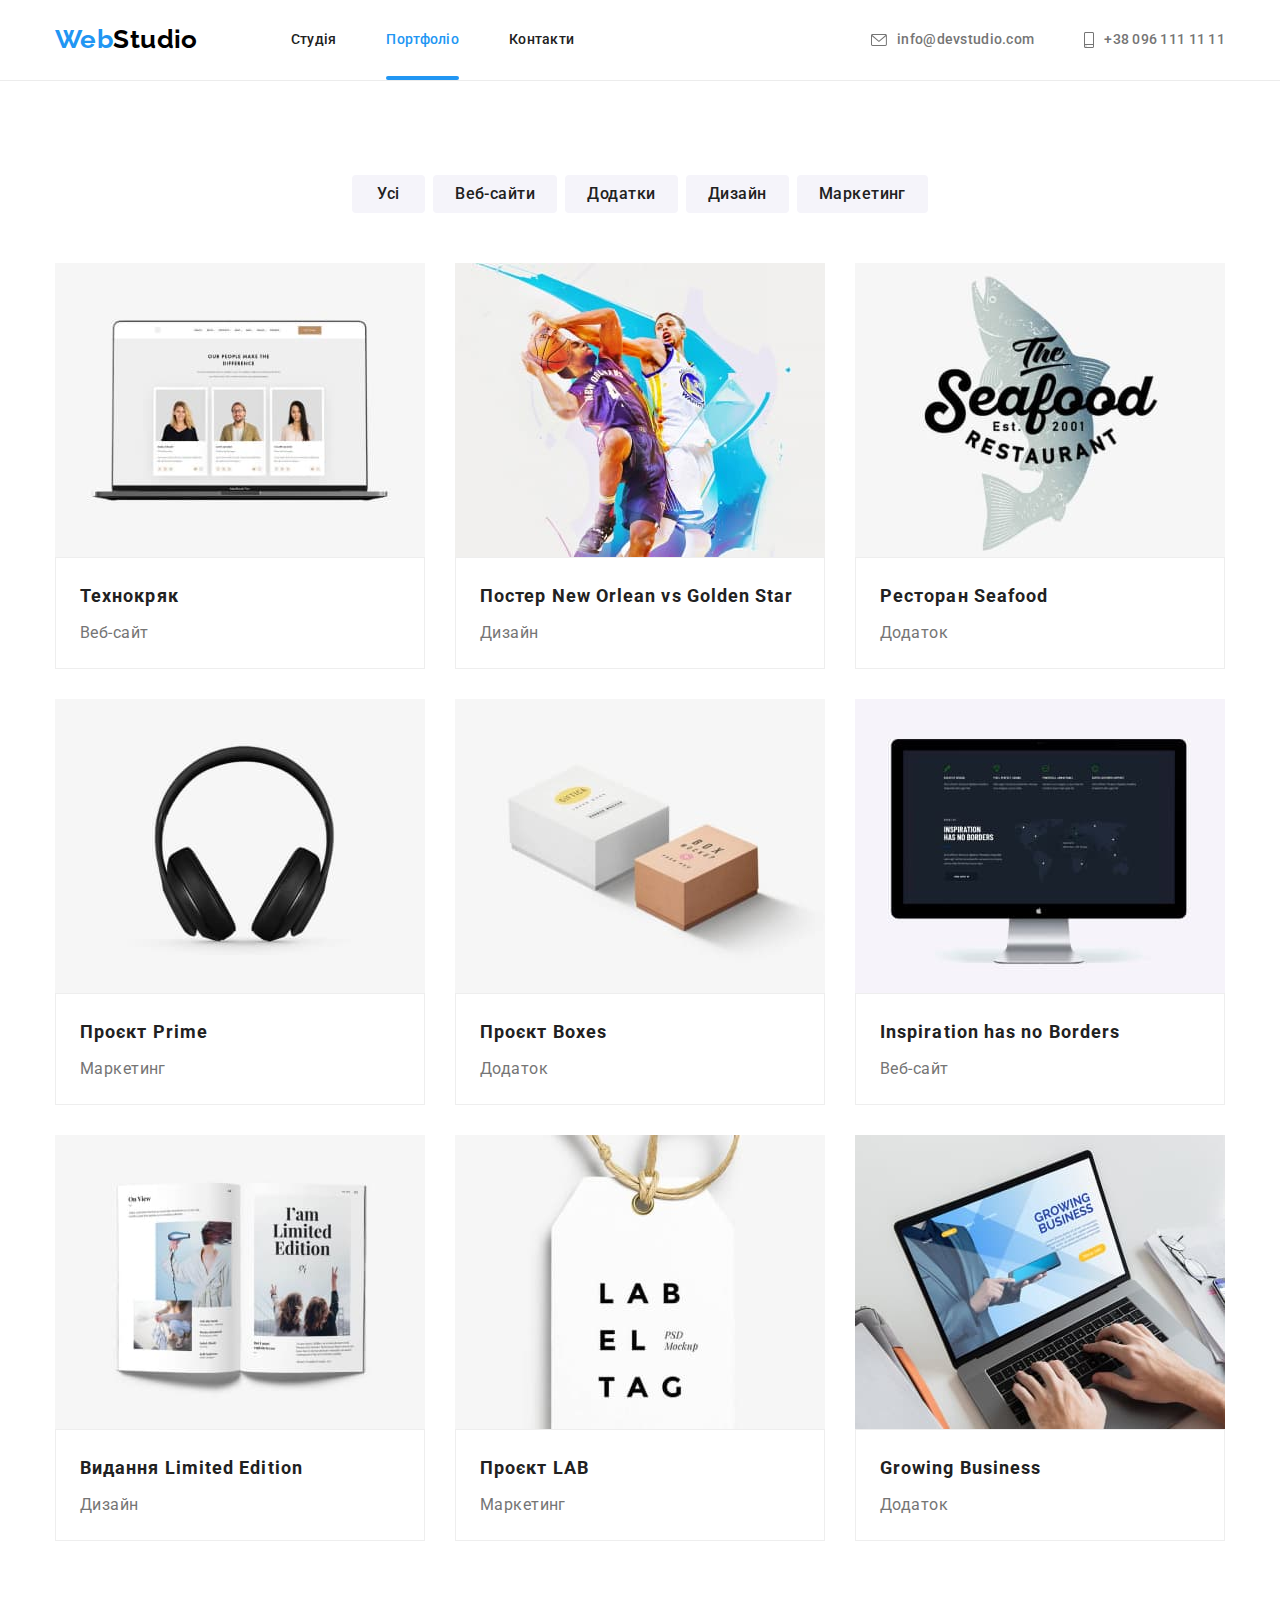
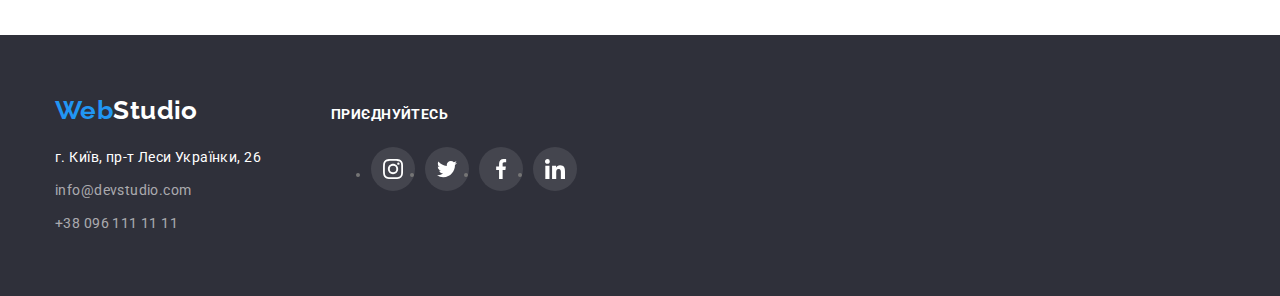
==== portfolio.html @ 1174eaee "Homework5" ====
<!DOCTYPE html>
<html lang="uk">
  <head>
    <meta charset="UTF-8" />
    <meta http-equiv="X-UA-Compatible" content="IE=edge" />
    <meta name="viewport" content="width=device-width, initial-scale=1.0" />
    <title>Document</title>
    <link
      href="https://fonts.googleapis.com/css2?family=Raleway:wght@700&family=Roboto:wght@400;500;700;900&display=swap"
      rel="stylesheet"
    />
    <link
      rel="stylesheet"
      href="https://cdnjs.cloudflare.com/ajax/libs/modern-normalize/1.1.0/modern-normalize.min.css
"
    />
    <link rel="stylesheet" href="./css/styles.css" />
  </head>
  <body>
    <!-- Верхня лінія -->
    <header class="page-header">
      <!-- Меню nav -->
      <div class="container main-block">
        <nav class="main-nav">
          <a href="./index.html" class="logo"
            ><span class="logo-web">Web</span>Studio</a
          >
          <ul class="site-nav list">
            <li class="item"><a href="./index.html" class="link">Студія</a></li>
            <li class="item">
              <a href="./portfolio.html" class="link current">Портфоліо</a>
            </li>
            <li class="item"><a href="#" class="link">Контакти</a></li>
          </ul>
        </nav>
        <ul class="contact-list list">
          <li class="item">
            <a href="mailto:info@devstudio.com" class="contact"
              ><svg class="item-mail" width="16" height="12">
                <use href="./images/icons.svg#icon-envelope"></use>
              </svg>
              info@devstudio.com</a
            >
          </li>
          <li class="item">
            <a href="tel:380961111111" class="contact"
              ><svg class="item-tel" width="10" height="16">
                <use href="./images/icons.svg#icon-smartphone"></use></svg
              >+38 096 111 11 11</a
            >
          </li>
        </ul>
      </div>
    </header>
    <main>
      <section class="section">
        <div class="container portfolio">
          <h1 class="visually-hidden">Services</h1>
          <ul class="list portfolio">
            <li class="item">
              <button type="button" class="button-secondary different">
                Усі
              </button>
            </li>
            <li class="item">
              <button type="button" class="button-secondary">Веб-сайти</button>
            </li>
            <li class="item">
              <button type="button" class="button-secondary">Додатки</button>
            </li>
            <li class="item">
              <button type="button" class="button-secondary">Дизайн</button>
            </li>
            <li class="item">
              <button type="button" class="button-secondary">Маркетинг</button>
            </li>
          </ul>
          <ul class="list model">
            <li class="item">
              <a href="" class="product-link">
                <div class="card-product">
                  <img
                    class="view"
                    src="./images/img2-1.jpg"
                    alt="Веб-сайт з трема людьми на екрані"
                    width="370"
                  />
                  <p class="card-product-text">
                    Ресурс пропонує комплексні пропозиції з різним рівнем
                    функціоналу та сервісів. Все це дозволить відвідувачу
                    отримати вичерпні відомості про компанію чи приватну особу.
                  </p>
                </div>
                <div class="border">
                  <h2 class="product">Технокряк</h2>
                  <p class="product-type">Веб-сайт</p>
                </div>
              </a>
            </li>

            <li class="item">
              <a href="" class="product-link">
                <div class="card-product">
                  <img
                    class="view"
                    src="./images/img2-2.jpg"
                    alt="Постер з двома баскетболістами"
                    width="370"
                  />
                  <p class="card-product-text">
                    Ресурс пропонує комплексні пропозиції з різним рівнем
                    функціоналу та сервісів. Все це дозволить відвідувачу
                    отримати вичерпні відомості про компанію чи приватну особу.
                  </p>
                </div>

                <div class="border">
                  <h2 class="product">Постер New Orlean vs Golden Star</h2>
                  <p class="product-type">Дизайн</p>
                </div>
              </a>
            </li>
            <li class="item">
              <a href="" class="product-link">
                <div class="card-product">
                  <img
                    class="view"
                    src="./images/img2-3.jpg"
                    alt="Постер додатку з рибой для рибного ресторану"
                    width="370"
                  />
                  <p class="card-product-text">
                    Ресурс пропонує комплексні пропозиції з різним рівнем
                    функціоналу та сервісів. Все це дозволить відвідувачу
                    отримати вичерпні відомості про компанію чи приватну особу.
                  </p>
                </div>
                <div class="border">
                  <h2 class="product">Ресторан Seafood</h2>
                  <p class="product-type">Додаток</p>
                </div>
              </a>
            </li>
            <li class="item">
              <a href="" class="product-link">
                <div class="card-product">
                  <img
                    class="view"
                    src="./images/img2-4.jpg"
                    alt="Чорні навушники"
                    width="370"
                  />
                  <p class="card-product-text">
                    Ресурс пропонує комплексні пропозиції з різним рівнем
                    функціоналу та сервісів. Все це дозволить відвідувачу
                    отримати вичерпні відомості про компанію чи приватну особу.
                  </p>
                </div>
                <div class="border">
                  <h2 class="product">Проєкт Prime</h2>
                  <p class="product-type">Маркетинг</p>
                </div>
              </a>
            </li>
            <li class="item">
              <a href="" class="product-link">
                <div class="card-product">
                  <img
                    class="view"
                    src="./images/img2-5.jpg"
                    alt="Дві коробочки"
                    width="370"
                  />
                  <p class="card-product-text">
                    Ресурс пропонує комплексні пропозиції з різним рівнем
                    функціоналу та сервісів. Все це дозволить відвідувачу
                    отримати вичерпні відомості про компанію чи приватну особу.
                  </p>
                </div>
                <div class="border">
                  <h2 class="product">Проєкт Boxes</h2>
                  <p class="product-type">Додаток</p>
                </div>
              </a>
            </li>
            <li class="item">
              <a href="" class="product-link">
                <div class="card-product">
                  <img
                    class="view"
                    src="./images/img2-6.jpg"
                    alt="Веб-сайт з картою світу"
                    width="370"
                  />
                  <p class="card-product-text">
                    Ресурс пропонує комплексні пропозиції з різним рівнем
                    функціоналу та сервісів. Все це дозволить відвідувачу
                    отримати вичерпні відомості про компанію чи приватну особу.
                  </p>
                </div>
                <div class="border">
                  <h2 class="product">Inspiration has no Borders</h2>
                  <p class="product-type">Веб-сайт</p>
                </div>
              </a>
            </li>
            <li class="item">
              <a href="" class="product-link">
                <div class="card-product">
                  <img
                    class="view"
                    src="./images/img2-7.jpg"
                    alt="Журнал з фотокартками жінок"
                    width="370"
                  />
                  <p class="card-product-text">
                    Ресурс пропонує комплексні пропозиції з різним рівнем
                    функціоналу та сервісів. Все це дозволить відвідувачу
                    отримати вичерпні відомості про компанію чи приватну особу.
                  </p>
                </div>
                <div class="border">
                  <h2 class="product">Видання Limited Edition</h2>
                  <p class="product-type">Дизайн</p>
                </div>
              </a>
            </li>
            <li class="item">
              <a href="" class="product-link">
                <div class="card-product">
                  <img
                    class="view"
                    src="./images/img2-8.jpg"
                    alt="Бірка для магазину"
                    width="370"
                  />
                  <p class="card-product-text">
                    Ресурс пропонує комплексні пропозиції з різним рівнем
                    функціоналу та сервісів. Все це дозволить відвідувачу
                    отримати вичерпні відомості про компанію чи приватну особу.
                  </p>
                </div>

                <div class="border">
                  <h2 class="product">Проєкт LAB</h2>
                  <p class="product-type">Маркетинг</p>
                </div>
              </a>
            </li>
            <li class="item">
              <a href="" class="product-link">
                <div class="card-product">
                  <img
                    class="view"
                    src="./images/img2-9.jpg"
                    alt="Чоловічі руки натискають на клавіші ноутбуку"
                    width="370"
                  />
                  <p class="card-product-text">
                    Ресурс пропонує комплексні пропозиції з різним рівнем
                    функціоналу та сервісів. Все це дозволить відвідувачу
                    отримати вичерпні відомості про компанію чи приватну особу.
                  </p>
                </div>
                <div class="border">
                  <h2 class="product">Growing Business</h2>
                  <p class="product-type">Додаток</p>
                </div>
              </a>
            </li>
          </ul>
        </div>
      </section>
    </main>
    <!-- Підвал -->
    <footer class="bottom">
      <div class="container">
        <div>
          <a href="./index.html" class="logo-bottom"
            ><span class="logo-web">Web</span>Studio</a
          >
          <address class="footer-address">
            <ul class="list">
              <li>
                <a
                  href="https://goo.gl/maps/CPtrU1FHBa2aNyZL9"
                  target="_blank"
                  rel="noopener noreferrer nofollow"
                  class="location"
                  >г. Київ, пр-т Леси Українки, 26</a
                >
              </li>
              <li>
                <a href="mailto:info@devstudio.com" class="communication"
                  >info@devstudio.com</a
                >
              </li>
              <li>
                <a href="tel:380961111111" class="communication"
                  >+38 096 111 11 11</a
                >
              </li>
            </ul>
          </address>
        </div>
        <div class="social-footer">
          <h2 class="social-footer-name">Приєднуйтесь</h2>
          <ul class="social-footer-list">
            <li class="social">
              <a class="social-footer-link" href="#"
                ><svg class="social-footer-icon" width="20" height="20">
                  <use href="./images/icons.svg#icon-instagram"></use>
                </svg>
              </a>
            </li>
            <li class="social">
              <a class="social-footer-link" href="#"
                ><svg class="social-footer-icon" width="20" height="20">
                  <use href="./images/icons.svg#icon-twitter"></use>
                </svg>
              </a>
            </li>
            <li class="social">
              <a class="social-footer-link" href="#"
                ><svg class="social-footer-icon" width="20" height="20">
                  <use href="./images/icons.svg#icon-facebook"></use>
                </svg>
              </a>
            </li>
            <li class="social">
              <a class="social-footer-link" href="#"
                ><svg class="social-footer-icon" width="20" height="20">
                  <use href="./images/icons.svg#icon-linkedin"></use>
                </svg>
              </a>
            </li>
          </ul>
        </div>
      </div>
    </footer>
  </body>
</html>
---- css/styles.css ----
:root {
    --primary-text-color: #212121;
    --title-text-color: #757575;
    --accent-color: #2196f3;
    --contrast-color: #ffffff;
    --grey-bg-color: #2F303A;

}

body {
    color: var(--title-text-color);
    font-family: Roboto, sans-serif;
    font-size: 14px;
    line-height: 1.71;
    letter-spacing: 0.03em;
}

.section {
padding-top: 94px;
padding-bottom: 94px;
}

.page-header {
    border-bottom-width: 1px;
    border-bottom-color: #ececec;
    border-bottom-style: solid;
    max-width: 1600px;
    background-position: center;
    margin: auto;

}

 .container {
     width: 1200px;
     padding-right: 15px;
     padding-left: 15px;
     margin-left: auto;
     margin-right: auto;
     align-items: center;
 }

.main-block {
    display: flex;
    align-items: center;
}

.logo {
    color: #000000;
    text-decoration: none;
    font-family: Raleway, cursive;
    font-weight: 700;
    font-size: 26px;
    line-height: 1.2;
 }

.logo-web {
    color: var(--accent-color);
    text-decoration: none;
    font-family: Raleway, cursive;
    font-weight: 700;
    font-size: 26px;
    line-height: 1.2;
}

 .list {
    list-style: none;
    margin-top: 0;
    margin-bottom: 0;
    padding-left: 0;
 }

 /*  Site nav */

.site-nav {
    padding-left: 0;
}

.site-nav.list {
    margin-left: 93px;
}

.site-nav .link {
    color: var(--primary-text-color);
    text-decoration: none;
    font-weight: 500;
    line-height: 1.14;
    letter-spacing: 0.02em;
    padding: 32px 0;
    display: block;

    transition-property: color;
    transition-duration: 250ms;
    transition-timing-function: cubic-bezier(0.4, 0, 0.2, 1);
 }

.site-nav {
    display: flex;    
 }

.site-nav .item {
    margin-right: 50px;
    display: flex;

 }

.site-nav .item:last-child {
    margin-right: 0;
 }

.current {
    position: relative;
}

.current::after {
    content: '';
    position: absolute;
    bottom: 0;

    height: 4px;
    width: 100%;
    background-color: var(--accent-color);
    border-radius: 2px;
} 

 .site-nav .link:hover, 
 .site-nav .link:focus {
     color: var(--accent-color);
 }

 .site-nav .link.current {
     color: var(--accent-color);
     display: flex;
 }


.main-nav {
    display: flex;
    align-items: center;
}


.contact-list {
    display: flex;
    margin-left: auto;
    gap: 50px;
}

.contact {
    color: var(--title-text-color);
    text-decoration: none;
    font-weight: 500;
    font-size: 14px;
    line-height: 1.14;
    letter-spacing: 0.02em;
    padding-top: 32px;
    padding-bottom: 32px;
    display: flex;

    transition-property: color;
    transition-duration: 250ms;
    transition-timing-function: cubic-bezier(0.4, 0, 0.2, 1);
}


.item-mail,
.item-tel {
    fill: currentColor;
    margin-right: 10px;
 align-self: center;
}

.contact.list .item + .item {
    margin-left: 50px;
}

.contact:hover,
.contact:focus {
    color: var(--accent-color);
}

/* Hero */
.hero {
    max-width: 1600px;
    background-color: #C4C4C4;
    text-align: center;
    padding: 200px 0;
    background-image: linear-gradient(to top left, rgba(47, 48, 58, 0.4), rgba(47, 48, 58, 0.4)), url(../images/img-fon.jpg);
    background-repeat: no-repeat;
    background-position: center;
    margin: auto;
}

 .hero-title {
    margin-top: 0;
    margin-bottom: 30px;
    color: var(--contrast-color);
    font-weight: 900;
    font-size: 44px;
    line-height: 1.36;
    letter-spacing: 0.06em;
    text-transform: uppercase;
}

 /* Section */

 .section-title {
    color: var(--primary-text-color);
    font-weight: 700;
    font-size: 36px;
    line-height: 1.16;
    text-align: center;
    letter-spacing: 0.03em;
    list-style: none;
    margin-top: 0;
    margin-bottom: 50px;
 }

 /* Features */

 .feature-list.list{
    display: flex;
 }

 .feature-list.list .item + .item {
     margin-left: 30px;
 }

 .feature-list .title {
    color: var(--primary-text-color);
    font-weight: 700;
    font-size: 14px;
    line-height: 1.14;
    letter-spacing: 0.03em;
    text-transform: uppercase;
    margin-top: 0;
    margin-bottom: 0;
}

.title {
    margin-bottom: 10px;
}

 .feature-list {
    list-style: none;
 }

.description {
    font-size: 14px;
    line-height: 1.71;
    margin-top: 10px;
    margin-bottom: 0;
    max-width: 270px;
}

.unique {
    padding-bottom: 0;
}

.item-features {
    min-width: 270px;
    height: 120px;
    background-color: #F5F4FA;
    border-radius: 4px;
    margin-bottom: 30px;
    display: flex;
    align-content: center;
    justify-content: center;
    align-items: center;
}

.item-features:hover,
.item-features:focus {
cursor: pointer;
}

.item-features-icon {
    fill: currentColor;
}

/* What we do */

.list.work {
display: flex;
}

.list.work .item +.item {
    margin-left: 30px;
}

/* Team */

.name {
    color: var(--primary-text-color);
    font-weight: 500;
    font-size: 16px;
    line-height: 1.17;
    margin-bottom: 10px;
    margin-top: 0;
    text-align: center;
}

.position {
    font-size: 16px;
    line-height: 1.17;
    margin-top: 0;
    margin-bottom: 16px;
    text-align: center;
}   

.workers {
    margin-top: 0;
    margin-bottom: 50px;
}

.team-unit {
padding: 30px 0;
}

.team {
    background-color: #F5F4FA;
}

.team .item {
border-radius: 0px 0px 4px 4px;
background-color: var(--contrast-color);
}

.team .item:hover {
    box-shadow: 0px 1px 3px rgba(0, 0, 0, 0.12), 0px 1px 1px rgba(0, 0, 0, 0.14), 0px 2px 1px rgba(0, 0, 0, 0.2);
}

.view {
    display: inline-block;
}

.list.team {
    display: flex;
}

.list.team .item + .item {
    margin-left: 30px;
}

.position-icon {
    fill: #AFB1B8;
}

.social-list {
    display: flex;
    gap: 10px;
    justify-content: center;
    list-style: none;
}

.social-link {
    display: inline-flex   ;
    width: 44px;
    height: 44px;
    border-radius: 50%;
    align-items: center;
    justify-content: center;
    background-color: var(--contrast-color);
    color: #AFB1B8;

    transition-property: background-color, color;
    transition-duration: 250ms;
    transition-timing-function: cubic-bezier(0.4, 0, 0.2, 1);
}

.social-link:hover,
.social-link:focus {
    background-color: var(--accent-color);
    color: var(--contrast-color);
}

.social-icon {
    fill: currentColor;
}

/* Button */

.button {
    display: inline-block;
    color: var(--primary-text-color);
    background-color: var(--contrast-color);
    font-family: Roboto, sans-serif;
    text-align: center;
    cursor: pointer;
    border-style: none;
    box-sizing: border-box;
}

.button-primary {
    border-radius: 4px;
    color: var(--contrast-color);
    background-color: var(--accent-color);
    min-width: 216px;
    font-weight: 700;
    font-size: 16px;
    line-height: 1.88;
    letter-spacing: 0.06em;
    border: transparent;
    padding: 10px 32px;

    transition-property: background-color;
    transition-duration: 250ms;
    transition-timing-function: cubic-bezier(0.4, 0, 0.2, 1);}

.button-primary:hover,
.button-primary:focus {
color: var(--contrast-color);
background: #188CE8;
cursor: pointer;
} 


.button-secondary {
    color: var(--primary-text-color);
    background-color: var(--contrast-color);
    min-width: 73px;
    font-weight: 500;
    font-size: 16px;
    line-height: 1.62;  
    border-radius: 4px;
    padding: 6px 22px;
    border: transparent;
    letter-spacing: 0.03em;
    background: #F5F4FA;
    cursor: pointer;

    transition-property: color, background-color, shadow;
    transition-duration: 500ms;
    transition-timing-function: cubic-bezier(0.4, 0, 0.2, 1);
}   


.button-secondary.different {
    padding: 6px 25px;
}

.button-secondary:hover,
.button-secondary:focus {
    color: var(--contrast-color);
    background-color: var(--accent-color);
    box-shadow: 0px 2px 2px 0px rgba(0, 0, 0, 0.12),
    0px 1px 2px 0px rgba(0, 0, 0, 0.08),
0px 3px 1px 0px rgba(0, 0, 0, 0.1);
}

/* Постійні клієнти */

.section-title.clients {
    margin-bottom: 50px;
}

.client-list {
    display: flex;
    gap: 30px;
}

.client-link {
    display: inline-flex;
    width: 170px;
    height: 92px;
    border-radius: 4px;
    border: 1px solid #AFB1B8;
    align-items: center;
    justify-content: center;
    background-color: transparent;
    color: #AFB1B8;

    transition-property: color, border;
    transition-duration: 250ms;
    transition-timing-function: cubic-bezier(0.4, 0, 0.2, 1);
}

.client-icon {
    fill: currentColor;
}

.client-link:hover,
.client-link:focus {
    color: var(--accent-color);
    border: 1px solid var(--accent-color);
}

/* Підвал */

.bottom {
    padding: 60px 0;
    background-color: var(--grey-bg-color);
    max-width: 1600px;
    background-position: center;
    margin: auto;
}

.logo-bottom {
color: var(--contrast-color);
display: inline-block;
text-decoration: none;
font-family: Raleway, cursive;
font-weight: 700;
font-size: 26px;
line-height: 1.19;
margin-bottom: 20px;
}

.location {
    color: var(--contrast-color);
    font-size: 14px;
    line-height: 1.71;
    text-decoration: none;
    font-style: normal;
    margin-top: 20px;
    margin-bottom: 9px;
}  

.footer-address {
    font-style: normal;
    display: flex;
}

.footer-address li:not(:last-child) {
    margin-bottom: 9px;
}

.communication {
    color: rgba(255, 255, 255, 0.6);
    text-decoration: none;
    font-size: 14px;
    line-height: 1.71;
    letter-spacing: 0.03em;

    transition-property: color;
    transition-duration: 250ms;
    transition-timing-function: cubic-bezier(0.4, 0, 0.2, 1);
}

.communication:hover,
.communication:focus {
    color: var(--accent-color);
}


.bottom .container {
    display: flex;
    gap: 70px;
    align-items: baseline;
}

.social-footer-list {
    display: flex;
    gap: 10px;
}

.social-footer-name {
    text-transform: uppercase;
    color: var(--contrast-color);
    margin-bottom: 20px;
    margin-top: 0;
    font-size: 14px;
}

.social-footer-link {
    display: inline-flex;
    width: 44px;
    height: 44px;
    border-radius: 50%;
    align-items: center;
    justify-content: center;
    background-color: rgba(255, 255, 255, 0.1);
    color: #AFB1B8;
    padding: 0;

    transition-property: background-color, color;
    transition-duration: 250ms;
    transition-timing-function: cubic-bezier(0.4, 0, 0.2, 1);
}


.social-footer-link:hover,
.social-footer-link:focus {
    background-color: var(--accent-color);
    color: var(--contrast-color);
}

.social-footer-icon {
    fill: var(--contrast-color);
}

/* Second page - Main */

.list.portfolio {
    display: flex;
justify-content: center;
margin-bottom: 50px;
}

.list.portfolio .item:not(:first-child) {
    margin-left: 8px;
}

.type-button {
    margin-bottom: 34px;
    margin-top: 0;
}

.portfolio > .border {
border: 1px solid #EEEEEE;
width: 370px;
}

.list.model {
    display: flex;
    flex-wrap: wrap;
    }

.list.model .item {
    margin-right: 30px;
    margin-bottom: 30px;
    display: block;
    line-height: 0;
    }

.list.model .item:hover {
    box-shadow: 1px 4px 6px 0px rgba(0, 0, 0, 0.16),
    0px 4px 4px 0px rgba(0, 0, 0, 0.06),
    0px 1px 1px 0px rgba(0, 0, 0, 0.12);
}


.list.model .item:nth-child(3n) {
    margin-right: 0px;
} 

 .list.model .item:nth-last-child(-n + 3) {
margin-bottom: 0;
 }

/* Позиціонування та перехід блоку Чим ми займаємося */

.thumb {
    position: relative;
    overflow: hidden;
}

.thumb-text {
    position: absolute;
    width: 100%;
    height: 70px;
    bottom: 0;
    margin: 0;
    right: 0;
    background-color: rgba(47, 48, 58, 0.8);
    color: var(--contrast-color);
    text-transform: uppercase;
    line-height: 1.14;
    padding-top: 27px;
    padding-bottom: 27px;
    justify-content: center;
    display: flex;
    opacity: 0;
    font-weight: 700;
    transform: box-shadow, translate(100%, 100%);
    transition-property: transform;
}

.list.work .item:hover .thumb-text,
.list.work .item:focus .thumb-text {
    opacity: 1;
    transition: transform 250ms cubic-bezier(0.4, 0, 0.2, 1);
}

.list.model .border {
    border: 1px solid #EEEEEE;
}

.product {
    color: #212121;
    font-weight: 700;
    font-size: 18px;
    line-height: 2;
    letter-spacing: 0.06em;
    margin-top: 20px;
    padding-left: 24px;
    margin-bottom: 0;
}

.product-link {
    text-decoration: none;
    color: inherit;
    display: block;
}

.product-type {
font-size: 16px;
line-height: 1.87;
margin-top: 4px;
padding-left: 24px;
padding-bottom: 20px;
margin-bottom: 0;
}

.visually-hidden {
    position: absolute;
    width: 1px;
    height: 1px;
    margin: -1px;
    border: 0;
    padding: 0;

    white-space: nowrap;
    clip-path: inset(100%);
    clip: rect(0 0 0 0);
    overflow: hidden;
}

.card-product  {
    display: flex;
    position: relative;
    overflow: hidden; 
}

/* Позиціонування та перехід блоку Портфоліо*/

.card-product-text {
    position: absolute;
    width: 100%;
    height: 100%;
    bottom: 0;
    margin: 0; 
    right: 0;
    background-color: rgba(33, 150, 243, 0.9);
    color: var(--contrast-color);
    font-size: 18px;
    line-height: 1.6;
    align-items: center;
    padding: 0 24px;
    display: flex;
    opacity: 0;

    transition-property: transform;
    transform: translate(100%, 100%);
    transform: translateY(100%);
} 



.list.model .product-link:hover .card-product-text,
.list.model .product-link:focus .card-product-text {
opacity: 1;
transform: translateY(0);
transition: transform 250ms cubic-bezier(0.4, 0, 0.2, 1);
}

/* Перехід тіні у секції Команда */

.list.work .item:hover {
    opacity: 1;
    transform: translateY(0);
    transition: box-shadow 250ms cubic-bezier(0.4, 0, 0.2, 1);;
    transition-property: ;
} 

/* Modal */

.backdrop {
    position: fixed;
    background-color: rgba(0, 0, 0, 0.2);
    top: 0;
    left: 0;
    visibility: visible;

    width: 100%;
    height: 100%;

    opacity: 1;
    transform: translateY(0);
    transition: transform 250ms cubic-bezier(0.4, 0, 0.2, 1);
}

.backdrop.is-hidden {
    opacity: 0;
    pointer-events: none;
    visibility: hidden;
        
    transition-property: transform;
    transform: translate(100%, 100%);
    transform: translateY(100%);
}

.modal {
    position: absolute;
    top: 50%;
    left: 50%;
    transform: translate(-50%, -50%);

    min-width: 528px;
    min-height: 581px;

    background-color: var(--contrast-color);
}

.modal-close {
    position: absolute;
    display: flex;
    top: 8px;
    right: 8px;
        
    width: 30px;
    height: 30px;
    border-radius: 50%;
    border: 1px solid rgba(0, 0, 0, 0.1);
        
    background-color: var(--contrast-color);
}

.close-button {    
    position: absolute;
    top: 50%;
    left: 50%;
    transform: translate(-50%, -50%);


    height: 18px;
    min-width: 18px;
}
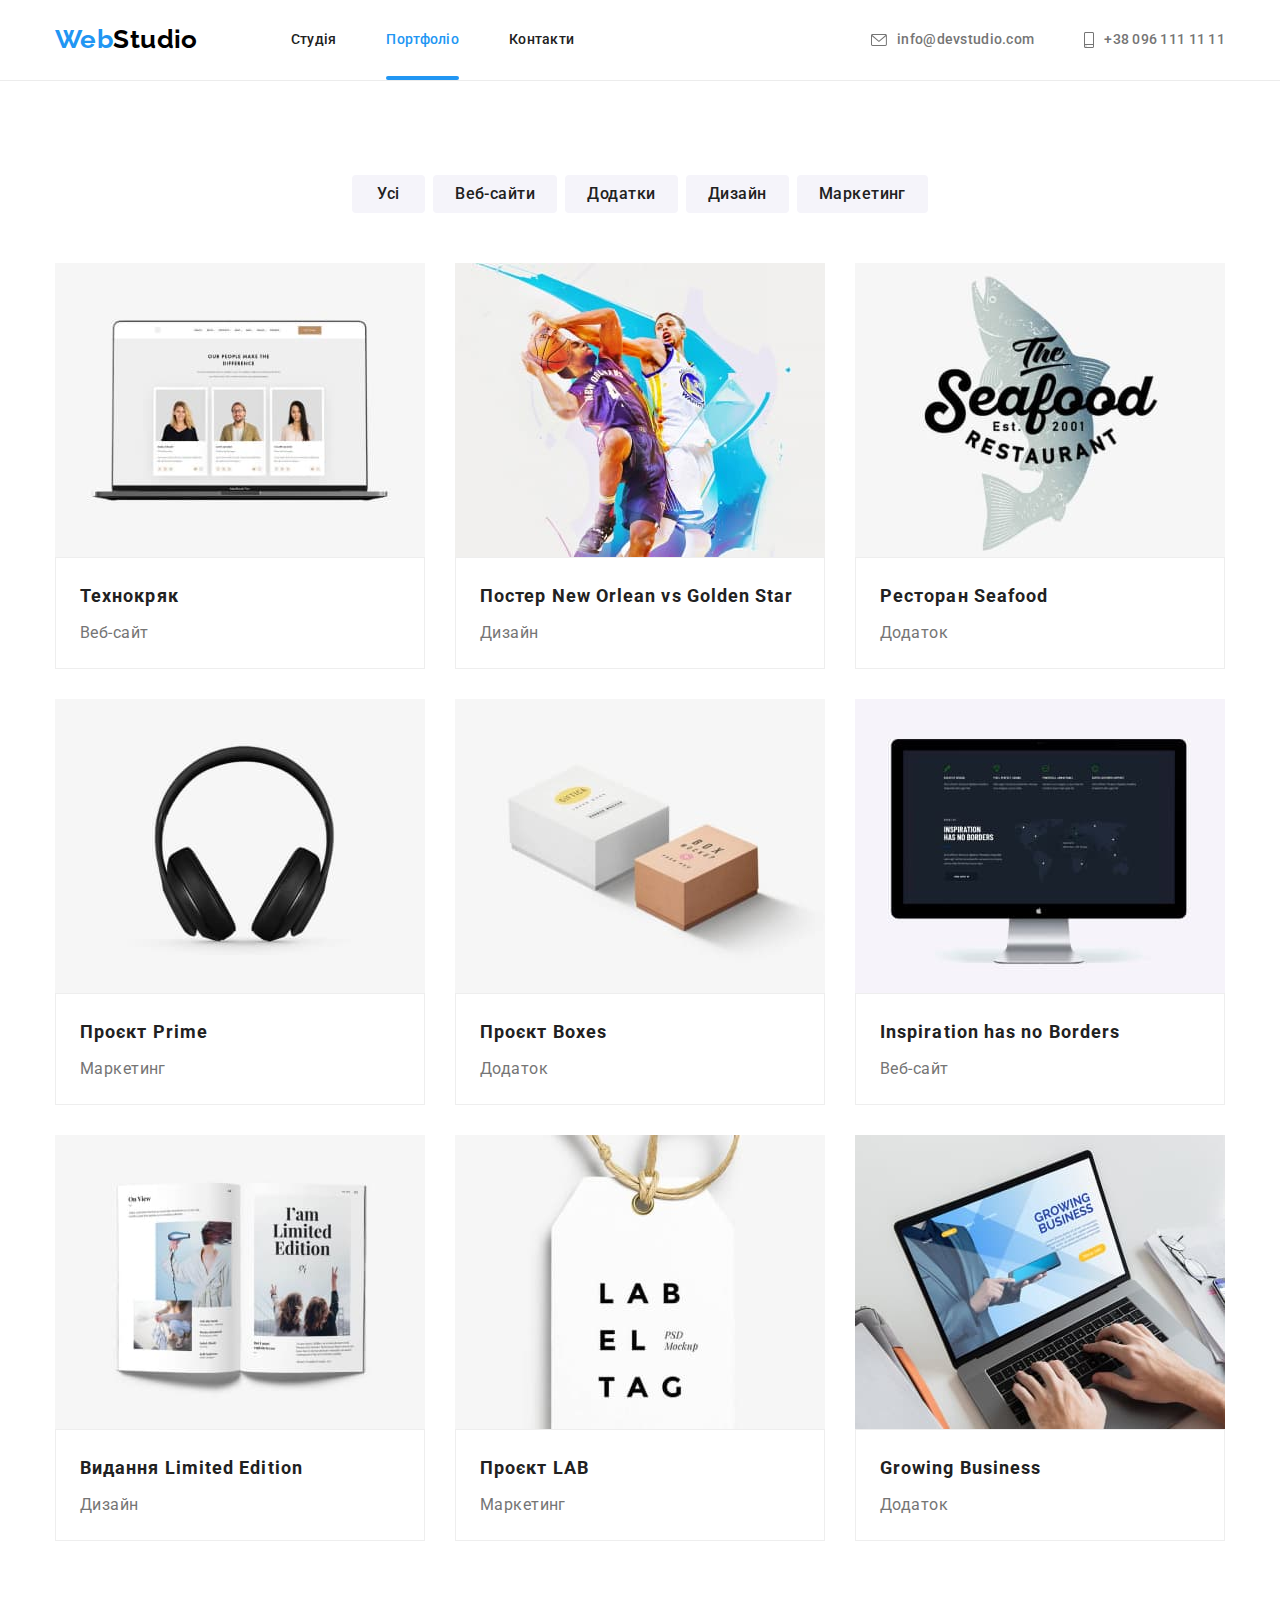
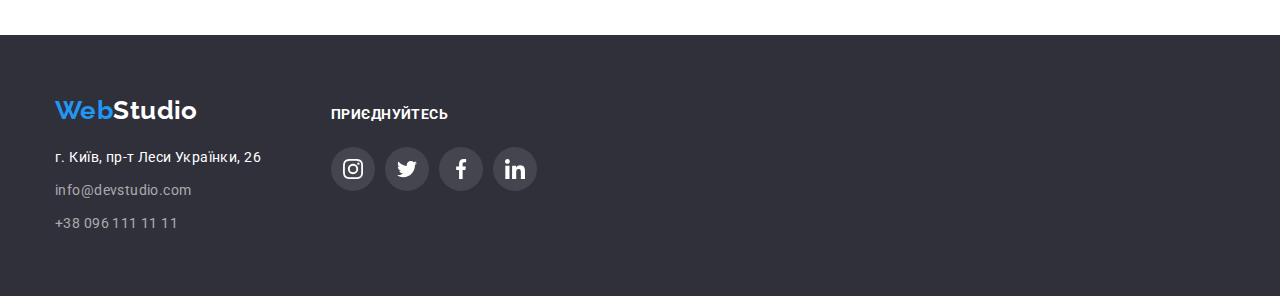
==== commit f097aa8d: "Fixed buds" ====
--- a/portfolio.html
+++ b/portfolio.html
@@ -305,7 +305,7 @@
         </div>
         <div class="social-footer">
           <h2 class="social-footer-name">Приєднуйтесь</h2>
-          <ul class="social-footer-list">
+          <ul class="social-footer-list list">
             <li class="social">
               <a class="social-footer-link" href="#"
                 ><svg class="social-footer-icon" width="20" height="20">
--- a/css/styles.css
+++ b/css/styles.css
@@ -489,7 +489,6 @@
 .bottom {
     padding: 60px 0;
     background-color: var(--grey-bg-color);
-    max-width: 1600px;
     background-position: center;
     margin: auto;
 }
@@ -643,6 +642,7 @@
     position: relative;
     overflow: hidden;
 }
+
 
 .thumb-text {
     position: absolute;
